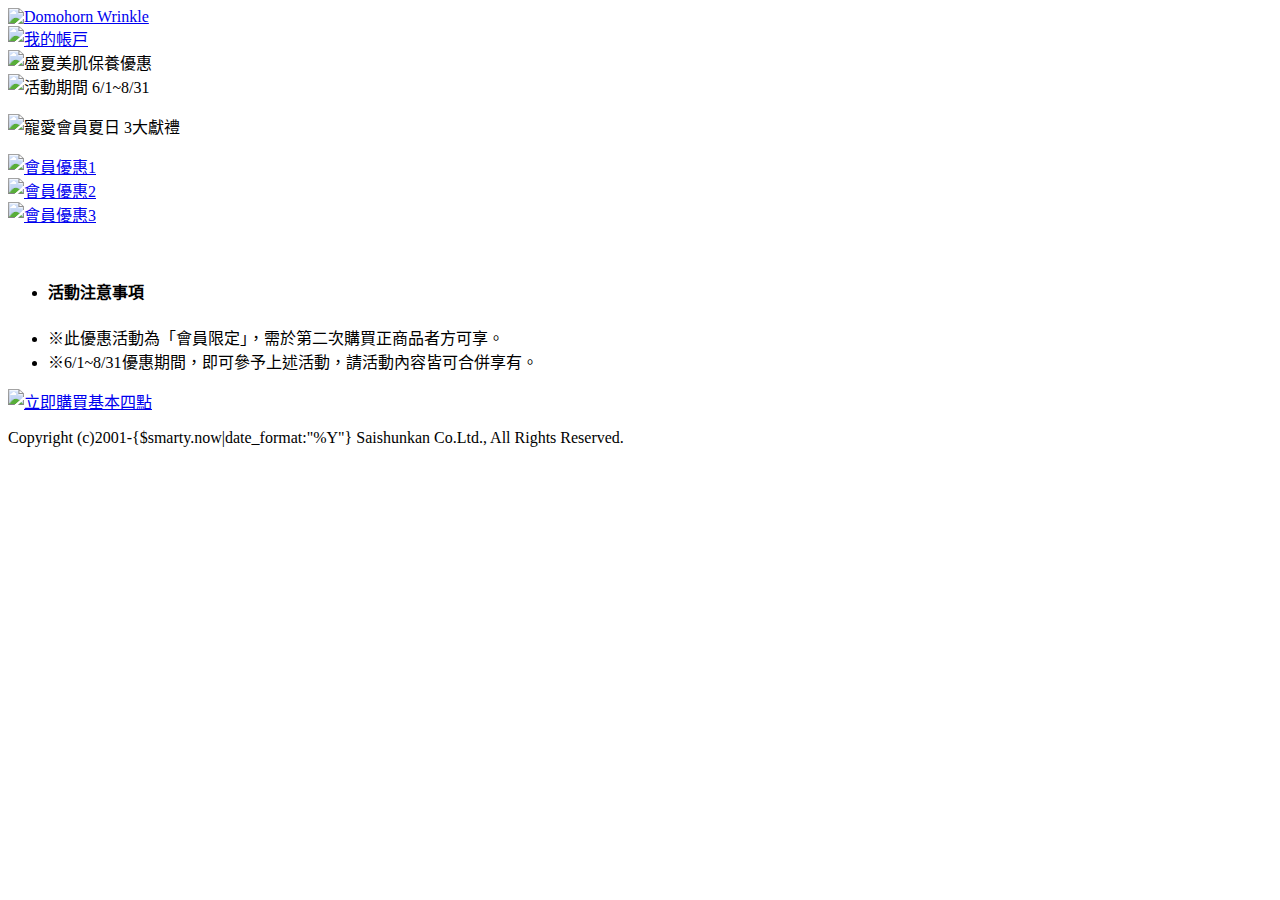
==== views/pages/cp/1806001/cp0089_0001_sp.html @ 8769df2f "html" ====
<!DOCTYPE>
<html lang="zh-tw" class="">

<head>
    <meta http-equiv="Content-Type" content="text/html; charset=utf-8" />
    <meta http-equiv="content-style-type" content="text/css" />
    <meta name="viewport" content="width=device-width, user-scalable=no, initial-scale=1.0, maximum-scale=1.0, minimum-scale=1.0">
    <meta http-equiv="content-script-type" content="text/javascript" />
    <meta http-equiv="X-UA-Compatible" content="IE=edge,chrome=1">
    <meta http-equiv="content-language" content="en" />
    <meta name="keywords" content="再春館製藥所,Domohorn Wrinkle,朵茉麗蔻,皺紋,斑點,基礎化粧品,保養品" />
    <meta name="description" content="Domohorn Wrinkle長期獲得日本女性信賴，至今已超過7,000,000日本女性愛用並親身體驗、見證其改善肌膚的功效，超過90%的第3次購買顧客，選擇持續使用Domohorn Wrinkle為她們對抗老化的保養品。產品有卸妝凝露,潔顏霜 ,泡泡集中面膜,保濕液,美活肌精華,乳霜20,保護乳液,光對策美肌修護霜。" />
    <meta name="author" content="SAISHUNKAN Co., Limited." />
    <meta name="copyright" content="Copyright (c)2001-2017 Saishunkan Co.,Ltd. All Rights Reserved." />
    <title>春夏保養特輯 歡慶母親節好禮活動｜朵茉麗蔻 台灣</title>
    <script type="text/javascript" src="../../../../webroot/scripts/jquery-1.8.2.min.js"></script>
    <link rel="stylesheet" type="text/css" href="../../../../webroot/css/cp/1806001/animate.css">
    <link rel="stylesheet" type="text/css" href="../../../../webroot/css/cp/1806001/sp_base.css">
    <link rel="stylesheet" type="text/css" href="../../../../webroot/css/cp/1806001/sp_style.css">
    <script type="text/javascript" src="../../../../webroot/scripts/cp/1806001/page.js"></script>
</head>

<body>
    <div id="header">
        <div class="container">
            <div id="logo">
                <a href="/"><img src="../../../../webroot/images/cp/1806001/logo.png" alt="Domohorn Wrinkle" /></a>
            </div>
            <div class="myaccount">
                <a href="/tc/mypage/"><img class="hover" src="../../../../webroot/images/cp/1806001/cmn_head_btn.png" alt="我的帳戸" /></a>
            </div>
        </div>
    </div>
    <div class="banner">
        <img src="../../../../webroot/images/cp/1806001/banner001_phone.gif" alt="盛夏美肌保養優惠" />
    </div>
    <div class="info">
        <div class="container">
            <dic class="infobox">
                <section class="tittle">
                    <img src="../../../../webroot/images/cp/1806001/info-t.png" alt="活動期間 6/1~8/31" />
                </section>
                <section class="sale">
                    <div class="sale-inner cf">
                        <p><img src="../../../../webroot/images/cp/1806001/info-t2.png" alt="寵愛會員夏日 3大獻禮" /></p>
                        <div class="sale-item">
                            <a href="../1806002/cp0090_0001_sp.html"><img class="hover animated infinite pulse" src="../../../../webroot/images/cp/1806001/button_002_phone.gif" alt="會員優惠1" / style="animation-duration: 3s;"></a>
                        </div>
                        <div class="sale-item">
                            <a href="../1806003/cp0091_0001_sp.html"><img class="hover animated infinite pulse" src="../../../../webroot/images/cp/1806001/button_003_phone.gif" alt="會員優惠2" / style="animation-duration: 3s;"></a>
                        </div>
                        <div class="sale-item">
                            <a href="../1806004/cp0092_0001_sp.html"><img class="hover animated infinite pulse" src="../../../../webroot/images/cp/1806001/button_004_phone.gif" alt="會員優惠3" style="animation-duration: 3s;" /></a>
                        </div>
                    </div>
                </section>
                <div class="bg-item">
                    <p class="leaf1"><img src="../../../../webroot/images/cp/1806001/pic_grass_01.png" alt="" /></p>
                    <p class="leaf2"><img src="../../../../webroot/images/cp/1806001/pic_grass_02.png" alt="" /></p>
                </div>
                <section class="sale ps">
                    <div class="sale-inner cf">
                        <ul>
                            <li>
                                <h4>活動注意事項</h4></li>
                            <li>※此優惠活動為「會員限定」，需於第二次購買正商品者方可享。</li>
                            <li>※6/1~8/31優惠期間，即可參予上述活動，請活動內容皆可合併享有。</li>
                        </ul>
                    </div>
                </section>
                <div class="btn">
                    <div class="btn-inner hover">
                        <a href="/tc/order/item"><img src="../../../../webroot/images/cp/1806001/button_buy_phone.png" alt="立即購買基本四點" /></a>
                    </div>
                </div>
        </div>
    </div>
    </div>
    <footer>
        <div class="container">
            <p>Copyright (c)2001-{$smarty.now|date_format:"%Y"} Saishunkan Co.Ltd., All Rights Reserved.</p>
        </div>
    </footer>
</body>

</html>
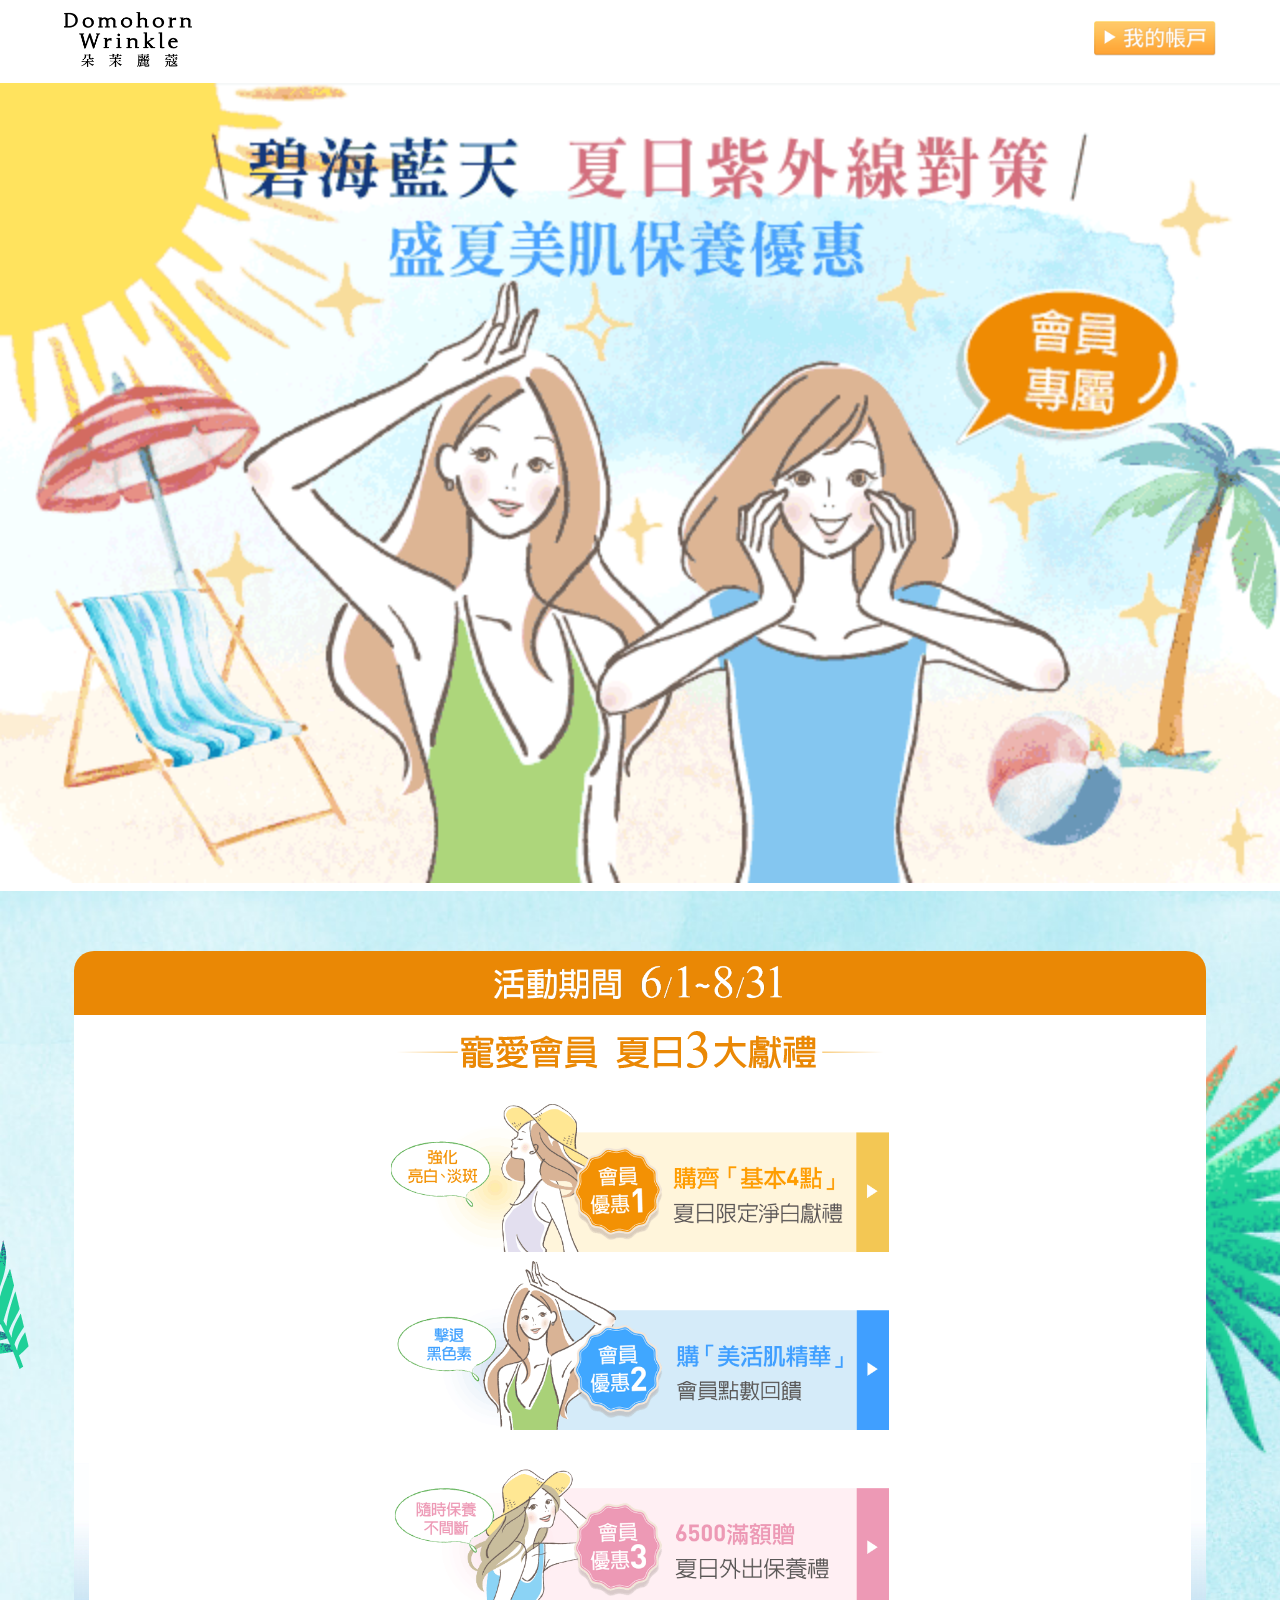
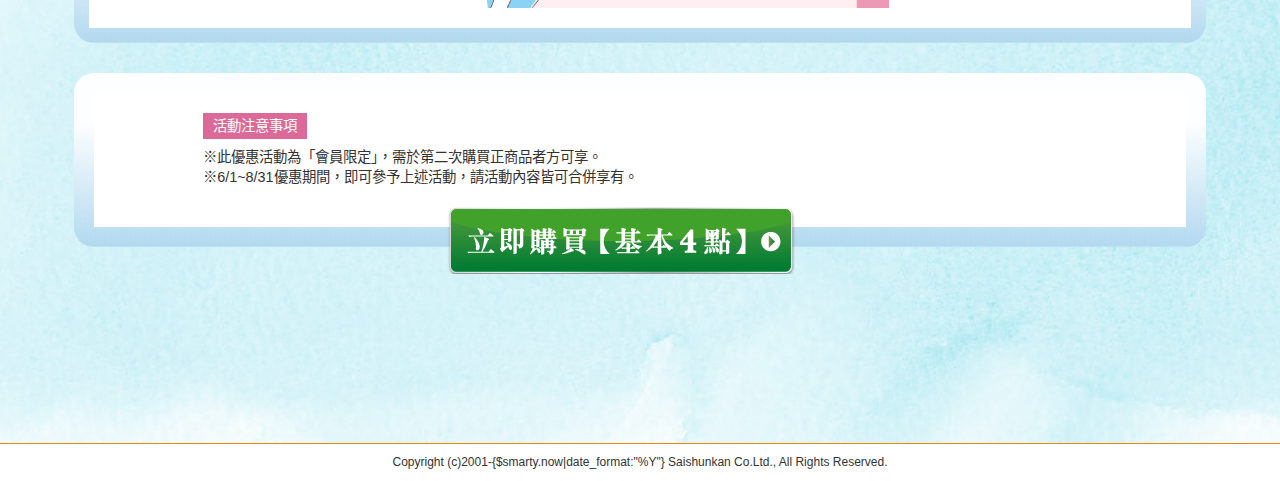
==== commit ac368fd0: "0515_html" ====
--- a/views/pages/cp/1806001/cp0089_0001_sp.html
+++ b/views/pages/cp/1806001/cp0089_0001_sp.html
@@ -13,11 +13,11 @@
     <meta name="author" content="SAISHUNKAN Co., Limited." />
     <meta name="copyright" content="Copyright (c)2001-2017 Saishunkan Co.,Ltd. All Rights Reserved." />
     <title>春夏保養特輯 歡慶母親節好禮活動｜朵茉麗蔻 台灣</title>
-    <script type="text/javascript" src="../../../../webroot/scripts/jquery-1.8.2.min.js"></script>
+    <!--script type="text/javascript" src="../../../../webroot/scripts/jquery-1.8.2.min.js"></script-->
     <link rel="stylesheet" type="text/css" href="../../../../webroot/css/cp/1806001/animate.css">
     <link rel="stylesheet" type="text/css" href="../../../../webroot/css/cp/1806001/sp_base.css">
     <link rel="stylesheet" type="text/css" href="../../../../webroot/css/cp/1806001/sp_style.css">
-    <script type="text/javascript" src="../../../../webroot/scripts/cp/1806001/page.js"></script>
+    <!--script type="text/javascript" src="../../../../webroot/scripts/cp/1806001/page.js"></script-->
 </head>
 
 <body>
@@ -42,15 +42,15 @@
                 </section>
                 <section class="sale">
                     <div class="sale-inner cf">
-                        <p><img src="../../../../webroot/images/cp/1806001/info-t2.png" alt="寵愛會員夏日 3大獻禮" /></p>
+                        <p><img src="../../../../webroot/images/cp/1806001/info-t2.png" alt="寵愛會員夏日 3大獻禮"></p>
                         <div class="sale-item">
-                            <a href="../1806002/cp0090_0001_sp.html"><img class="hover animated infinite pulse" src="../../../../webroot/images/cp/1806001/button_002_phone.gif" alt="會員優惠1" / style="animation-duration: 3s;"></a>
+                            <a href="../1806002/cp0090_0001_sp.html"><img class="hover" src="../../../../webroot/images/cp/1806001/button_002_phone.gif" alt="會員優惠1"></a>
                         </div>
                         <div class="sale-item">
-                            <a href="../1806003/cp0091_0001_sp.html"><img class="hover animated infinite pulse" src="../../../../webroot/images/cp/1806001/button_003_phone.gif" alt="會員優惠2" / style="animation-duration: 3s;"></a>
+                            <a href="../1806003/cp0091_0001_sp.html"><img class="hover" src="../../../../webroot/images/cp/1806001/button_003_phone.gif" alt="會員優惠2"></a>
                         </div>
                         <div class="sale-item">
-                            <a href="../1806004/cp0092_0001_sp.html"><img class="hover animated infinite pulse" src="../../../../webroot/images/cp/1806001/button_004_phone.gif" alt="會員優惠3" style="animation-duration: 3s;" /></a>
+                            <a href="../1806004/cp0092_0001_sp.html"><img class="hover" src="../../../../webroot/images/cp/1806001/button_004_phone.gif" alt="會員優惠3"></a>
                         </div>
                     </div>
                 </section>
--- a/webroot/css/cp/1806001/sp_base.css
+++ b/webroot/css/cp/1806001/sp_base.css
@@ -0,0 +1,221 @@
+/*----------reset----------*/
+
+body,
+div,
+ul,
+ol,
+li,
+h1,
+h2,
+h3,
+h4,
+h5,
+h6,
+form,
+input,
+button,
+textarea,
+p,
+blockquote,
+th,
+td {
+    margin: 0;
+    padding: 0;
+}
+
+img {
+    border: 0;
+}
+
+:focus {
+    outline: 0;
+}
+
+h1,
+h2,
+h3,
+h4,
+h5,
+h6 {
+    font-size: 100%;
+    font-weight: normal;
+}
+
+input,
+button,
+textarea,
+select,
+optgroup,
+option {
+    font-family: inherit;
+    font-size: inherit;
+    font-style: inherit;
+    font-weight: inherit;
+}
+
+code,
+kbd,
+samp,
+tt {
+    font-size: 100%;
+}
+
+
+/*purpose To enable resizing for IE */
+
+
+/*branch For IE6-Win, IE7-Win */
+
+input,
+button,
+textarea,
+select {
+    *font-size: 100%;
+}
+
+body {
+    line-height: 180%;
+}
+
+ol,
+ul,
+li {
+    list-style: none;
+}
+
+:link,
+:visited,
+ins {
+    text-decoration: none;
+}
+
+blockquote:before,
+blockquote:after,
+q:before,
+q:after {
+    content: '';
+    content: none;
+}
+
+
+/*HTML5 tag*/
+
+section,
+article,
+aside,
+footer,
+header,
+nav,
+main {
+    display: block;
+}
+
+
+/*----------reset:end----------*/
+
+*,
+*:before,
+*:after {
+    -webkit-box-sizing: border-box;
+    -moz-box-sizing: border-box;
+    box-sizing: border-box;
+}
+
+html,
+body {
+    margin: 0;
+    padding: 0;
+    background-size: cover;
+}
+
+body {
+    font-family: Arial, Helvetica, "微軟正黑", "Microsoft JhengHei", sans-serif;
+    color: #333;
+    background: #fff;
+    font-size: 12px;
+    line-height: 1.4;
+}
+
+a {
+    display: block;
+}
+
+.cf {
+    *zoom: 1;
+}
+
+.cf:after {
+    display: table;
+    clear: both;
+    content: '';
+}
+
+.container {
+    position: relative;
+    display: table;
+    width: 90%;
+    clear: both;
+    z-index: 2;
+    margin: 0 auto;
+}
+
+
+/*----------header/footer----------*/
+
+#header {
+    display: block;
+    width: 100%
+}
+
+#logo {
+    float: left;
+    width: 50%;
+    max-width: 150px;
+    margin-top: 12px;
+}
+
+#logo img {
+    width: auto;
+    max-height: 55px;
+}
+
+.myaccount {
+    float: right;
+    text-align: right;
+    position: relative;
+    width: 50%;
+    height: 83px;
+}
+
+.myaccount a {
+    display: inline-block;
+    top: calc(50% - 21px);
+    position: absolute;
+    right: 0;
+}
+
+.myaccount img {
+    max-height: 35px;
+}
+
+footer {
+    clear: both;
+    padding-top: 10px;
+    padding-bottom: 10px;
+    border-top: #ea8805 solid 1px;
+    text-align: center;
+}
+
+
+/*----------header/footer:end----------*/
+
+@media screen and (max-width: 640px) {}
+
+@media screen and (max-width: 375px) {
+    #logo img {
+        max-height: 43px;
+        margin-top: 5px;
+    }
+}
+
+@media screen and (max-width: 320px) {}
--- a/webroot/css/cp/1806001/sp_style.css
+++ b/webroot/css/cp/1806001/sp_style.css
@@ -0,0 +1,162 @@
+.banner img {
+    width: 100%;
+}
+
+
+/*----------content----------*/
+
+.info {
+    width: 100%;
+    height: 96em;
+    background: url("../../../images/cp/1806001/bg001_pc.jpg") no-repeat;
+    background-size: cover;
+    margin-top: 8px;
+}
+
+.infobox {
+    display: block;
+    border-radius: 20px;
+    margin: 50px 0;
+    text-align: center;
+    border: 10px solid transparent;
+}
+
+.infobox .tittle {
+    background-color: #ea8805;
+    padding: 10px 0;
+    border-radius: 20px 20px 0 0;
+    text-align: center;
+}
+
+.infobox .tittle img {
+    width: auto;
+    max-height: 44px;
+}
+
+.infobox img {
+    width: 100%;
+}
+
+.sale {
+    position: relative;
+    background: url("../../../images/cp/1806001/info-bg.jpg") bottom repeat-x;
+    background-color: #fff;
+    padding: 0 15px 15px 15px;
+    border-radius: 0 0 20px 20px;
+    z-index: 2;
+}
+
+.sale-item a {
+    cursor: pointer;
+}
+
+.sale-item:last-child {
+    margin-bottom: 20px;
+}
+
+.sale-inner img {
+    margin: 8px 0 0 0;
+    max-width: 498px;
+}
+
+.bg-item {
+    z-index: 0;
+}
+
+.leaf1 {
+    position: absolute;
+    top: 25%;
+    left: -16%;
+}
+
+.leaf2 {
+    position: absolute;
+    top: 15%;
+    left: 95%;
+    width: 22%;
+}
+
+.infobox .sale-inner {
+    background-color: #fff;
+}
+
+.infobox .sale-item {
+    display: inline-block;
+    float: left;
+    width: 100%;
+    clear: both;
+    text-align: center;
+    padding: 0 11px;
+}
+
+.ps {
+    position: relative;
+    padding: 20px;
+    border-radius: 20px;
+    margin-top: 30px;
+}
+
+.ps h4 {
+    display: inline-block;
+    color: #fff;
+    background-color: #dc6a99;
+    padding: 3px 10px;
+    margin-bottom: 8px;
+}
+
+.ps ul {
+    margin: 0 auto;
+    text-align: left;
+    font-size: 120%;
+    width: 80%;
+}
+
+.ps li {
+    line-height: 20px;
+}
+
+.ps .sale-inner {
+    padding: 20px 0 40px 0;
+}
+
+.btn {
+    position: absolute;
+    width: 95%;
+    margin: 0 auto;
+    margin-top: -40px;
+    z-index: 3;
+}
+
+.btn img {
+    width: 100%;
+    max-width: 348px;
+}
+
+.btn a {
+    display: inline-block;
+}
+
+.hover:hover {
+    opacity: 0.7;
+}
+
+
+/*----------content:end----------*/
+
+@media screen and (max-width: 375px) {
+    .info {
+        height: 55rem;
+    }
+    .infobox .tittle img {
+        max-height: 33px;
+    }
+    .btn img {
+        width: 78%;
+    }
+}
+
+@media screen and (max-width: 320px) {
+    .info {
+        height: 67em;
+    }
+}
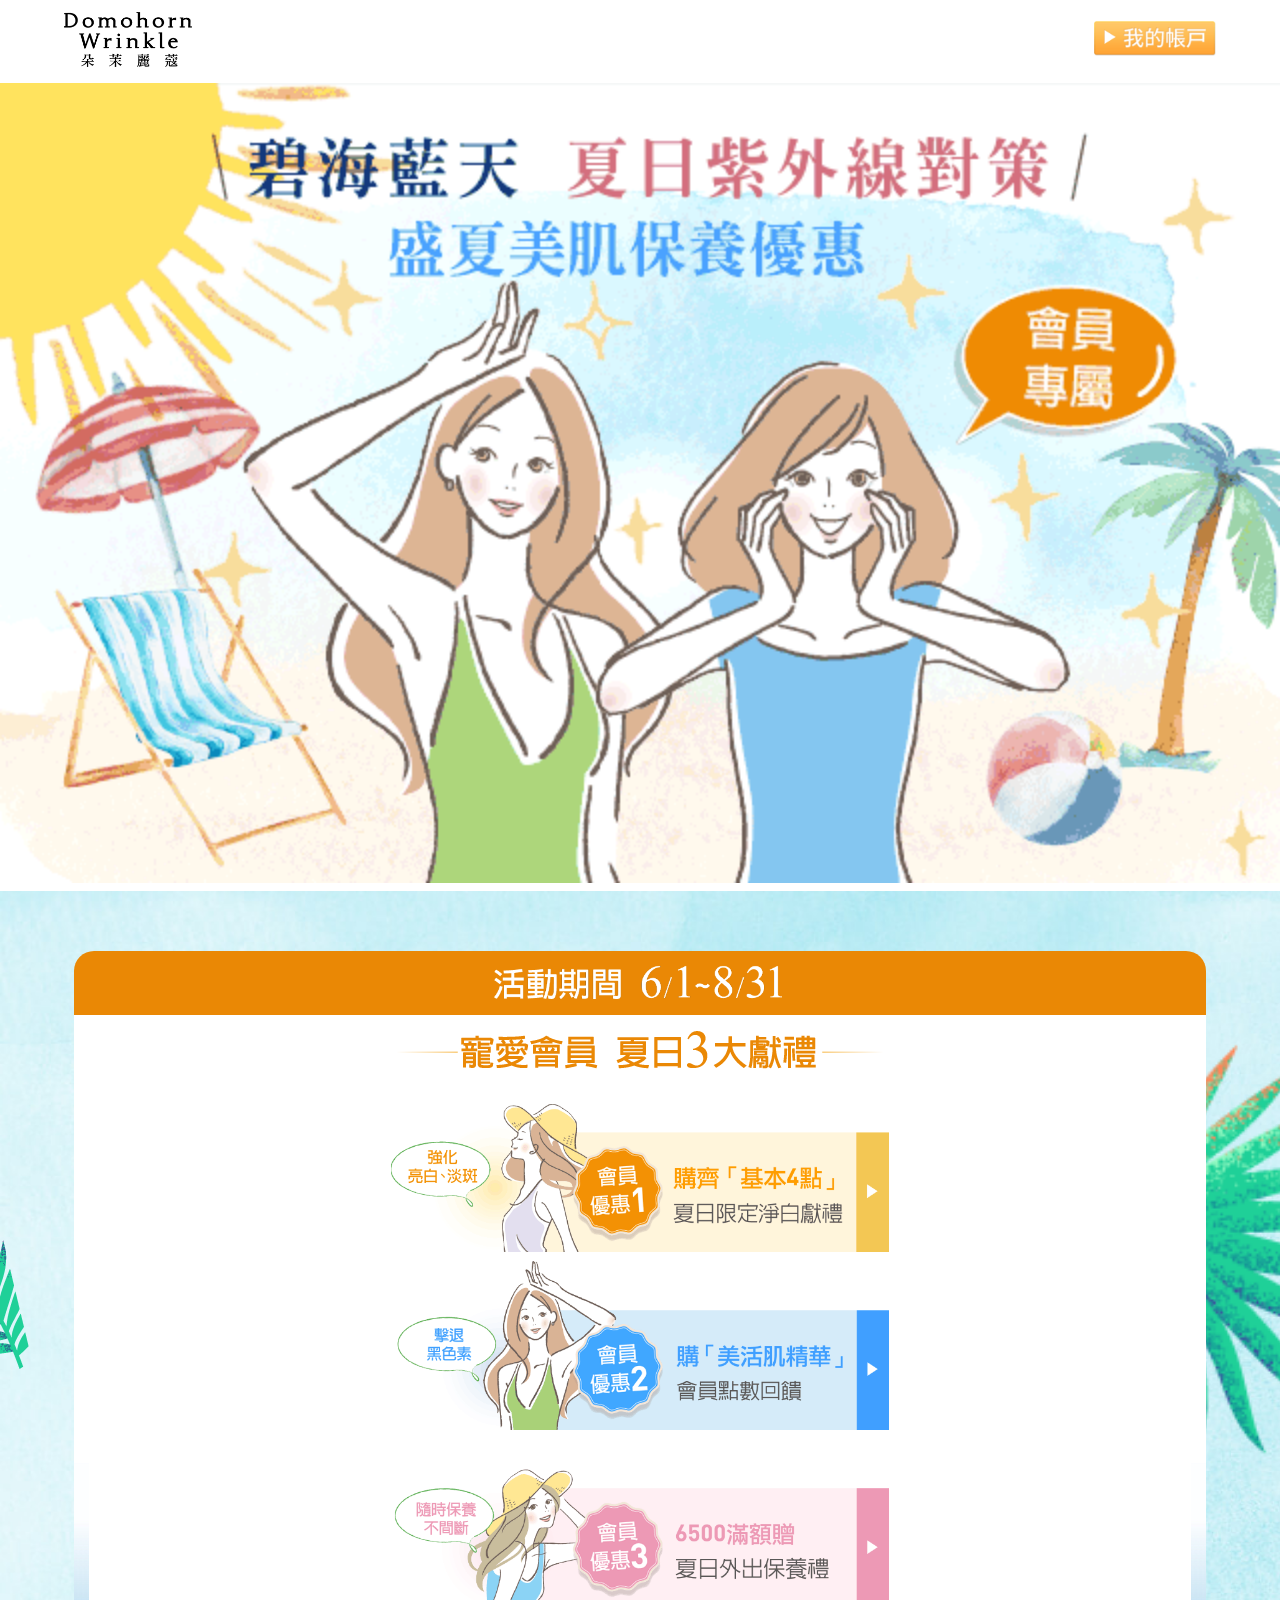
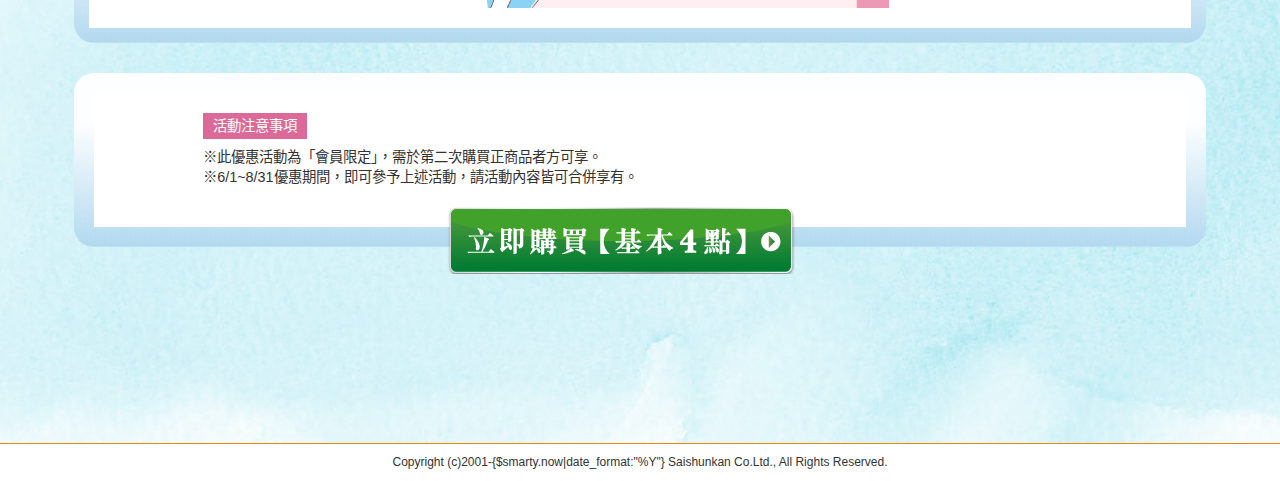
==== commit 589b633c: "0517_change" ====
--- a/views/pages/cp/1806001/cp0089_0001_sp.html
+++ b/views/pages/cp/1806001/cp0089_0001_sp.html
@@ -14,7 +14,6 @@
     <meta name="copyright" content="Copyright (c)2001-2017 Saishunkan Co.,Ltd. All Rights Reserved." />
     <title>春夏保養特輯 歡慶母親節好禮活動｜朵茉麗蔻 台灣</title>
     <!--script type="text/javascript" src="../../../../webroot/scripts/jquery-1.8.2.min.js"></script-->
-    <link rel="stylesheet" type="text/css" href="../../../../webroot/css/cp/1806001/animate.css">
     <link rel="stylesheet" type="text/css" href="../../../../webroot/css/cp/1806001/sp_base.css">
     <link rel="stylesheet" type="text/css" href="../../../../webroot/css/cp/1806001/sp_style.css">
     <!--script type="text/javascript" src="../../../../webroot/scripts/cp/1806001/page.js"></script-->
--- a/webroot/css/cp/1806001/sp_base.css
+++ b/webroot/css/cp/1806001/sp_base.css
@@ -219,3 +219,53 @@
 }
 
 @media screen and (max-width: 320px) {}
+
+
+/*----------animated:start----------*/
+
+.animated {
+    -webkit-animation-duration: 1s;
+    animation-duration: 1s;
+    -webkit-animation-fill-mode: both;
+    animation-fill-mode: both;
+}
+
+.animated.infinite {
+    -webkit-animation-iteration-count: infinite;
+    animation-iteration-count: infinite;
+}
+
+@-webkit-keyframes pulse {
+    from {
+        -webkit-transform: scale3d(1, 1, 1);
+        transform: scale3d(1, 1, 1);
+    }
+    50% {
+        -webkit-transform: scale3d(1.03, 1.03, 1.03);
+        transform: scale3d(1.03, 1.03, 1.03);
+    }
+    to {
+        -webkit-transform: scale3d(1, 1, 1);
+        transform: scale3d(1, 1, 1);
+    }
+}
+
+@keyframes pulse {
+    from {
+        -webkit-transform: scale3d(1, 1, 1);
+        transform: scale3d(1, 1, 1);
+    }
+    50% {
+        -webkit-transform: scale3d(1.03, 1.03, 1.03);
+        transform: scale3d(1.03, 1.03, 1.03);
+    }
+    to {
+        -webkit-transform: scale3d(1, 1, 1);
+        transform: scale3d(1, 1, 1);
+    }
+}
+
+.pulse {
+    -webkit-animation-name: pulse;
+    animation-name: pulse;
+}
